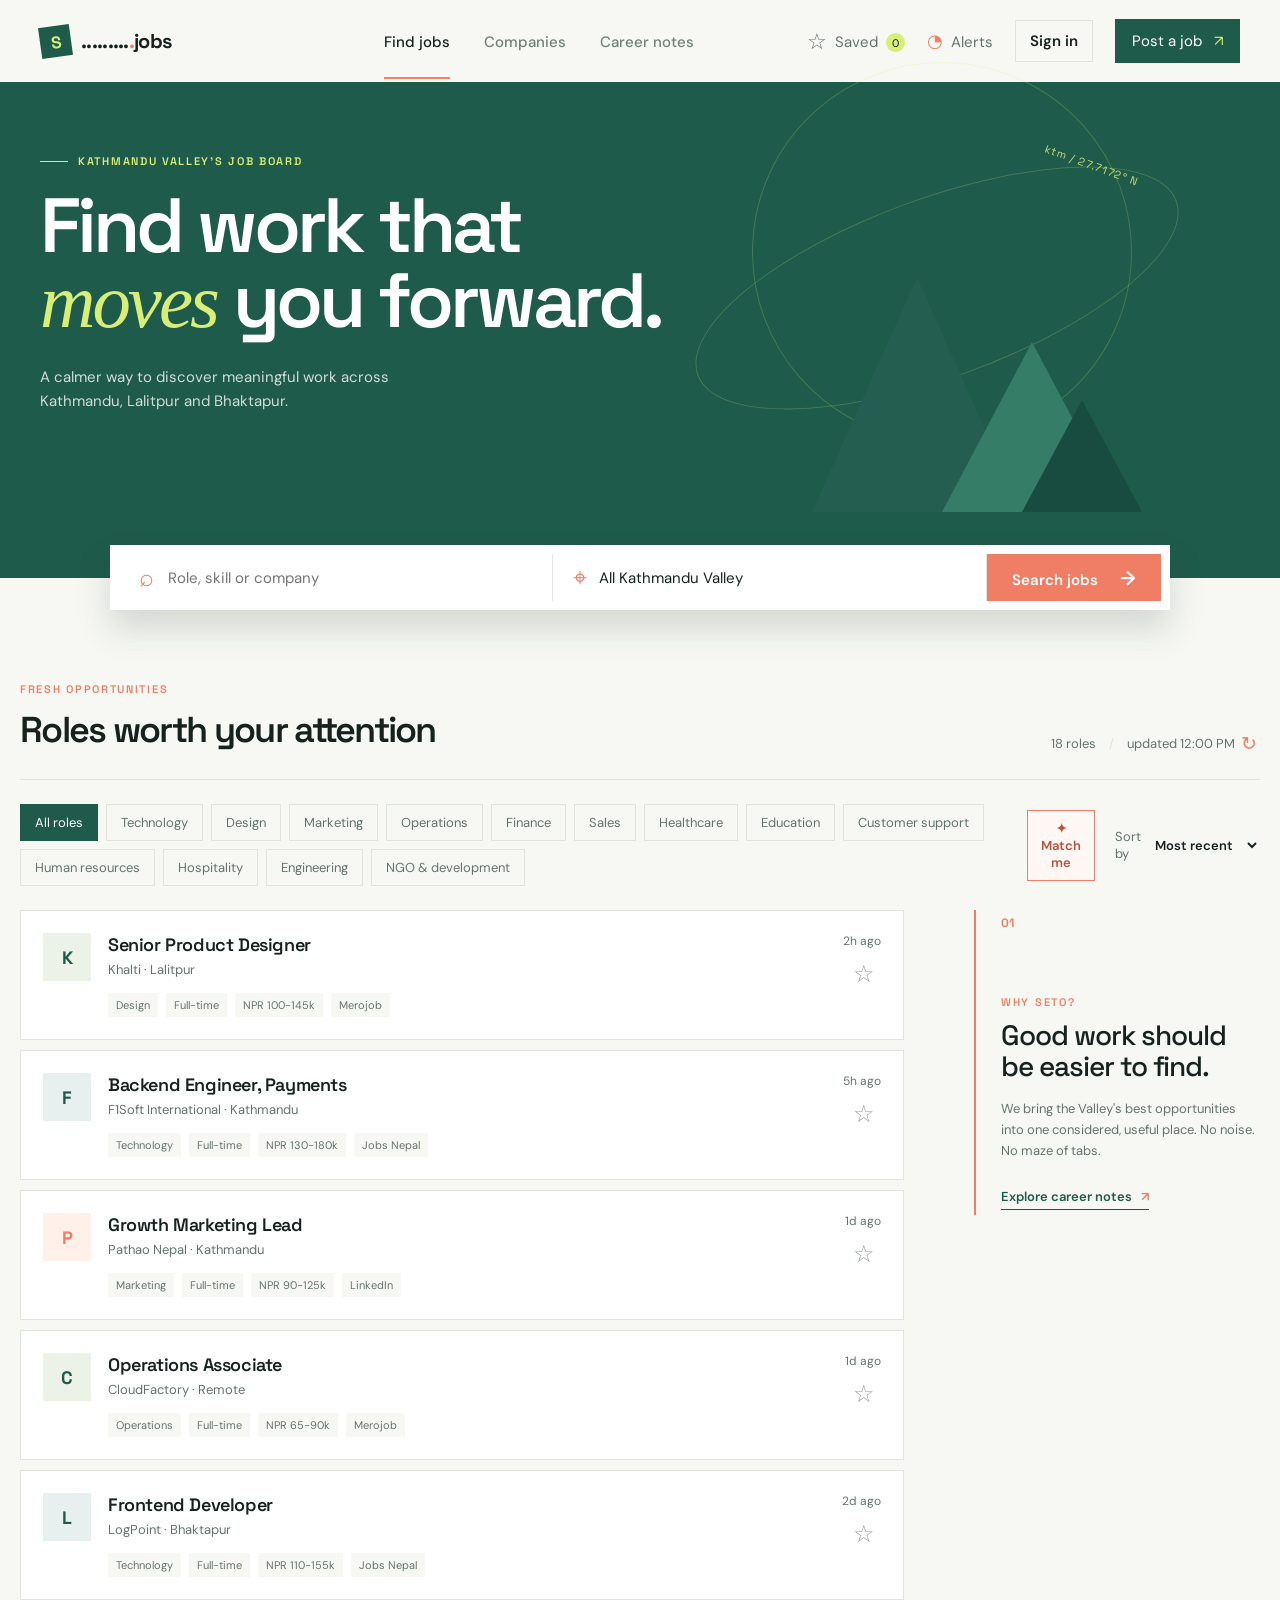
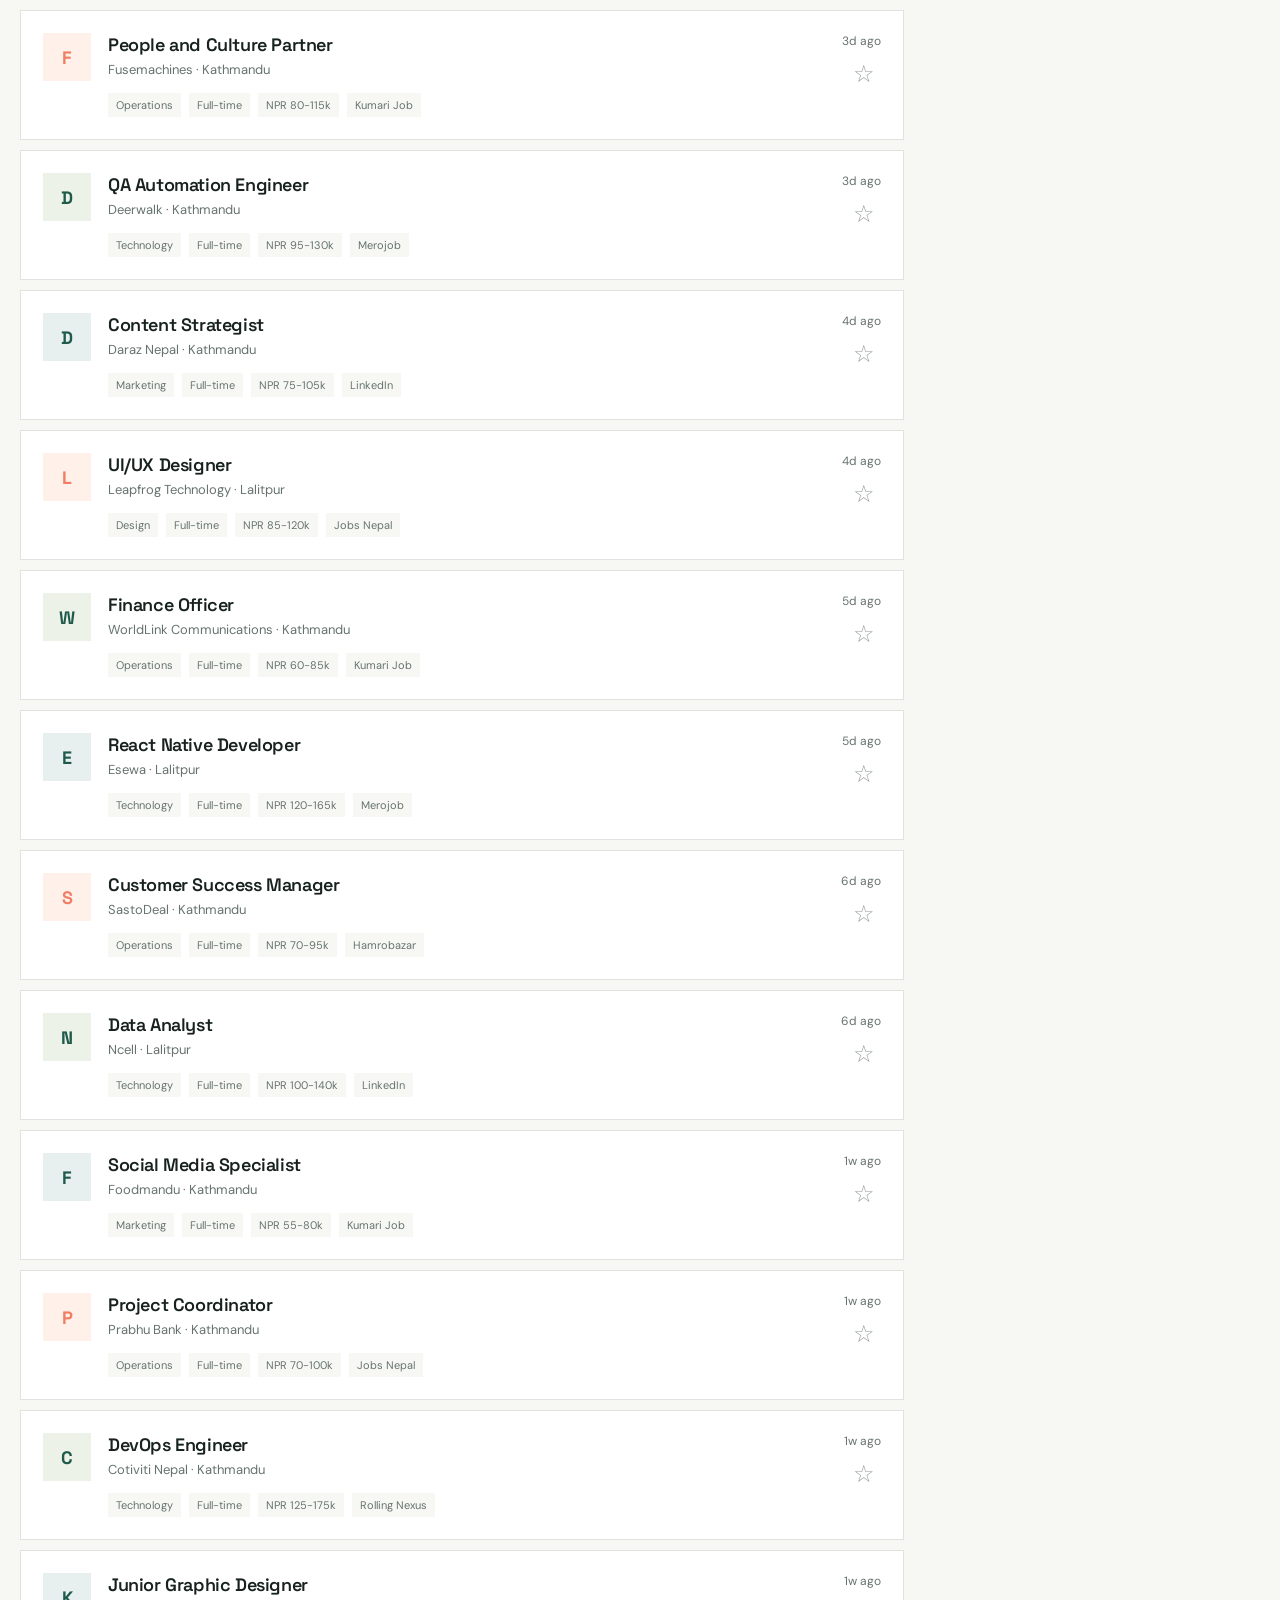
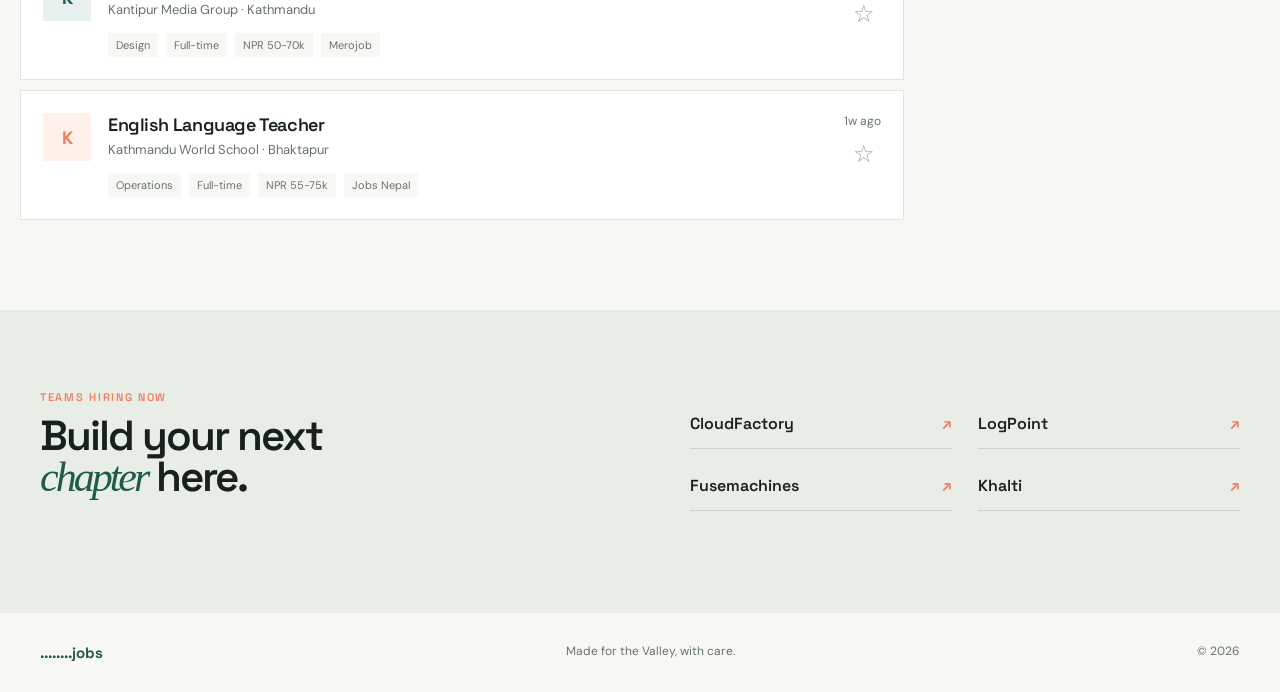
==== index.html @ 364245ad "edit j ob portal" ====
<!doctype html>
<html lang="en">
<head>
  <meta charset="UTF-8">
  <meta name="viewport" content="width=device-width, initial-scale=1">
  <meta name="description" content="A focused job board for Kathmandu Valley careers.">
  <title>Jobs | Kathmandu careers, clearly found</title>
  <link rel="preconnect" href="https://fonts.googleapis.com">
  <link rel="preconnect" href="https://fonts.gstatic.com" crossorigin>
  <link href="https://fonts.googleapis.com/css2?family=DM+Sans:wght@400;500;600;700&family=Space+Grotesk:wght@500;600;700&display=swap" rel="stylesheet">
  <link rel="stylesheet" href="styles.css">
  <link rel="stylesheet" href="enhancements.css">
  <link rel="stylesheet" href="features.css">
</head>
<body>
  <div class="site-shell">
    <header class="topbar">
      <a class="brand" href="#top" aria-label="Jobs home">
        <span class="brand-mark">S</span>
        <span>.........<span class="brand-dot">.</span>jobs</span>
      </a>
      <nav class="main-nav" aria-label="Primary navigation">
        <a class="active" href="#jobs">Find jobs</a>
        <a href="#companies">Companies</a>
        <a href="#resources">Career notes</a>
      </nav>
      <div class="header-actions">
        <button class="saved-link" id="savedToggle" type="button"><span class="bookmark-icon">☆</span> Saved <span class="saved-count" id="savedCount">0</span></button>
        <button class="utility-button" id="alertsButton" type="button"><span>◔</span> Alerts</button>
        <button class="account-button" id="accountButton" type="button">Sign in</button>
        <button class="post-button" type="button" id="postJobButton">Post a job <span>↗</span></button>
      </div>
    </header>

    <main id="top">
      <section class="hero" aria-labelledby="hero-title">
        <div class="hero-copy">
          <p class="eyebrow"><span class="eyebrow-line"></span> Kathmandu Valley's job board</p>
          <h1 id="hero-title">Find work that<br><em>moves</em> you forward.</h1>
          <p class="hero-description">A calmer way to discover meaningful work across Kathmandu, Lalitpur and Bhaktapur.</p>
        </div>
        <div class="hero-orbit" aria-hidden="true">
          <div class="orbit-ring ring-one"></div>
          <div class="orbit-ring ring-two"></div>
          <div class="peak peak-one"></div>
          <div class="peak peak-two"></div>
          <div class="peak peak-three"></div>
          <span class="orbit-label">ktm / 27.7172° N</span>
        </div>
        <form class="search-panel" id="searchForm">
          <label class="search-field search-keyword"><span class="field-icon">⌕</span><span class="visually-hidden">Search roles or companies</span><input id="keywordInput" type="search" placeholder="Role, skill or company" autocomplete="off"></label>
          <label class="search-field"><span class="field-icon">⌖</span><span class="visually-hidden">Choose a location</span><select id="locationSelect"><option value="">All Kathmandu Valley</option><option value="Kathmandu">Kathmandu</option><option value="Lalitpur">Lalitpur</option><option value="Bhaktapur">Bhaktapur</option><option value="Remote">Remote</option></select></label>
          <button class="search-button" type="submit">Search jobs <span>→</span></button>
        </form>
      </section>

      <section class="content-section" id="jobs" aria-labelledby="jobs-title">
        <div class="section-heading">
          <div><p class="eyebrow muted">Fresh opportunities</p><h2 id="jobs-title">Roles worth your attention</h2></div>
          <div class="result-meta"><span id="resultCount">0</span> roles <span class="meta-divider">/</span> <span id="refreshStatus">Loading listings...</span> <button class="refresh-button" id="refreshButton" type="button" aria-label="Refresh job listings" title="Refresh job listings">↻</button></div>
        </div>
        <div class="toolbar">
          <div class="filter-pills" role="group" aria-label="Filter by category">
            <button class="filter-pill active" data-category="All" type="button">All roles</button>
            <button class="filter-pill" data-category="Technology" type="button">Technology</button>
            <button class="filter-pill" data-category="Design" type="button">Design</button>
            <button class="filter-pill" data-category="Marketing" type="button">Marketing</button>
            <button class="filter-pill" data-category="Operations" type="button">Operations</button>
            <button class="filter-pill" data-category="Finance" type="button">Finance</button>
            <button class="filter-pill" data-category="Sales" type="button">Sales</button>
            <button class="filter-pill" data-category="Healthcare" type="button">Healthcare</button>
            <button class="filter-pill" data-category="Education" type="button">Education</button>
            <button class="filter-pill" data-category="Customer Support" type="button">Customer support</button>
            <button class="filter-pill" data-category="Human Resources" type="button">Human resources</button>
            <button class="filter-pill" data-category="Hospitality" type="button">Hospitality</button>
            <button class="filter-pill" data-category="Engineering" type="button">Engineering</button>
            <button class="filter-pill" data-category="NGO & Development" type="button">NGO & development</button>
          </div>
          <div class="toolbar-actions"><button class="match-button" id="matchButton" type="button">✦ Match me</button><label class="sort-control"><span>Sort by</span><select id="sortSelect"><option value="recent">Most recent</option><option value="salary">Highest salary</option><option value="match">Best match</option></select></label></div>
        </div>
        <div class="jobs-layout">
          <div class="jobs-list" id="jobsList" aria-live="polite"></div>
          <aside class="side-note" id="companies">
            <div class="note-number">01</div>
            <p class="eyebrow muted">Why Seto?</p>
            <h3>Good work should be easier to find.</h3>
            <p>We bring the Valley's best opportunities into one considered, useful place. No noise. No maze of tabs.</p>
            <a href="#resources" class="text-link">Explore career notes <span>↗</span></a>
          </aside>
        </div>
      </section>

      <section class="companies-band" aria-labelledby="companies-title">
        <div class="companies-intro"><p class="eyebrow muted">Teams hiring now</p><h2 id="companies-title">Build your next<br><em>chapter</em> here.</h2></div>
        <div class="company-grid"><div class="company-name">CloudFactory <span>↗</span></div><div class="company-name">LogPoint <span>↗</span></div><div class="company-name">Fusemachines <span>↗</span></div><div class="company-name">Khalti <span>↗</span></div></div>
      </section>
    </main>

    <footer id="resources"><span>........jobs</span><span>Made for the Valley, with care.</span><span>© 2026</span></footer>
  </div>
  <div class="modal-backdrop" id="modalBackdrop" hidden><article class="job-modal" role="dialog" aria-modal="true" aria-labelledby="modalTitle"><button class="modal-close" id="modalClose" type="button" aria-label="Close job details">×</button><div id="modalContent"></div></article></div>
  <div class="modal-backdrop" id="accountBackdrop" hidden><article class="job-modal feature-modal" role="dialog" aria-modal="true" aria-labelledby="accountTitle"><button class="modal-close" data-close-feature type="button" aria-label="Close account dialog">×</button><div class="feature-kicker">Your Seto profile</div><h2 id="accountTitle">Get better matches.</h2><p class="feature-lead">Save roles, receive alerts and let Seto explain why a job fits your direction.</p><form id="accountForm" class="feature-form"><label>Name<input id="profileName" required placeholder="Your name"></label><label>Email<input id="profileEmail" type="email" required placeholder="you@example.com"></label><label>Skills and interests<input id="profileSkills" required placeholder="e.g. React, finance, teaching"></label><label>Experience level<select id="profileExperience"><option>Entry level</option><option>Mid level</option><option>Senior</option><option>Leadership</option></select></label><button class="apply-button" type="submit">Create profile <span>→</span></button></form><p class="privacy-note">Demo mode stores this profile only in this browser.</p></article></div>
  <div class="modal-backdrop" id="alertsBackdrop" hidden><article class="job-modal feature-modal" role="dialog" aria-modal="true" aria-labelledby="alertsTitle"><button class="modal-close" data-close-feature type="button" aria-label="Close alerts dialog">×</button><div class="feature-kicker">Job alerts</div><h2 id="alertsTitle">Let good roles find you.</h2><p class="feature-lead">Choose what matters and we will prepare your alert preferences for the future email service.</p><form id="alertsForm" class="feature-form"><label>Alert email<input id="alertEmail" type="email" required placeholder="you@example.com"></label><label>What are you looking for?<input id="alertKeywords" required placeholder="e.g. product, software, NGO"></label><label>Preferred location<select id="alertLocation"><option>All Kathmandu Valley</option><option>Kathmandu</option><option>Lalitpur</option><option>Bhaktapur</option><option>Remote</option></select></label><label>Frequency<select id="alertFrequency"><option>Every 12 hours</option><option>Daily</option><option>Weekly</option></select></label><button class="apply-button" type="submit">Save alert <span>→</span></button></form><p class="privacy-note" id="alertStatus">Email delivery will be connected to the ASP.NET notification service.</p></article></div>
  <script src="app.js"></script>
</body>
</html>
---- styles.css ----
:root{--ink:#17221f;--muted:#66736d;--paper:#f7f8f4;--line:#dfe5de;--green:#1f5b4b;--lime:#d8ee76;--coral:#f07e65;--white:#fff;--serif:Georgia,'Times New Roman',serif;--sans:'DM Sans',sans-serif;--display:'Space Grotesk',sans-serif}*{box-sizing:border-box}html{scroll-behavior:smooth}body{margin:0;background:var(--paper);color:var(--ink);font-family:var(--sans);font-size:15px}button,input,select{font:inherit}button,a{color:inherit}button{cursor:pointer}a{text-decoration:none}.site-shell{overflow:hidden}.topbar{height:82px;display:flex;align-items:center;justify-content:space-between;max-width:1320px;margin:auto;padding:0 40px}.brand{display:flex;align-items:center;gap:10px;font:700 20px var(--display);letter-spacing:-.7px}.brand-mark{width:31px;height:31px;display:grid;place-items:center;background:var(--green);color:var(--lime);font:700 17px var(--display);transform:rotate(-8deg)}.brand-dot{color:var(--coral)}.main-nav{display:flex;gap:34px;margin-left:100px;color:#738078;font-weight:500}.main-nav a{padding:29px 0 25px;border-bottom:2px solid transparent}.main-nav a.active,.main-nav a:hover{color:var(--ink);border-color:var(--coral)}.header-actions{display:flex;align-items:center;gap:22px}.saved-link{border:0;background:transparent;color:var(--muted);padding:10px 0}.bookmark-icon{font-size:22px;vertical-align:-2px;margin-right:4px}.saved-count{display:inline-grid;place-items:center;min-width:19px;height:19px;margin-left:4px;background:var(--lime);border-radius:50%;font-size:11px;color:var(--ink)}.post-button{background:var(--green);border:0;color:white;padding:12px 17px}.post-button span{color:var(--lime);margin-left:8px}.hero{position:relative;background:var(--green);min-height:496px;padding:72px max(40px,calc((100% - 1240px)/2));color:white}.hero-copy{position:relative;z-index:1;max-width:660px}.eyebrow{display:flex;align-items:center;gap:10px;color:var(--lime);font:600 11px var(--display);text-transform:uppercase;letter-spacing:1.7px;margin:0 0 20px}.eyebrow-line{height:1px;width:28px;background:var(--lime)}h1,h2,h3,p{margin-top:0}h1{font:600 clamp(48px,6vw,84px)/.98 var(--display);letter-spacing:-4px;margin-bottom:25px}h1 em,h2 em{font-family:var(--serif);font-weight:400;letter-spacing:-3px;color:var(--lime)}.hero-description{max-width:390px;line-height:1.65;color:#d0ddd5}.hero-orbit{position:absolute;right:10%;top:0;width:440px;height:430px;opacity:.9}.orbit-ring{position:absolute;border:1px solid rgba(216,238,118,.23);border-radius:50%;transform:rotate(-20deg)}.ring-one{width:510px;height:180px;top:116px;left:-30px}.ring-two{width:380px;height:380px;top:-20px;left:40px}.peak{position:absolute;bottom:0;border-style:solid;border-width:0 70px 180px;border-color:transparent transparent #2b7560}.peak-one{left:100px;border-width:0 105px 235px;border-bottom-color:#245f51}.peak-two{left:230px;border-width:0 90px 170px;border-bottom-color:#38816a}.peak-three{left:310px;border-width:0 60px 112px;border-bottom-color:#194b40}.orbit-label{position:absolute;right:11px;top:76px;color:var(--lime);font:11px var(--display);letter-spacing:1px;transform:rotate(20deg)}.search-panel{position:absolute;z-index:2;bottom:-32px;left:50%;transform:translateX(-50%);width:min(1060px,calc(100% - 80px));display:flex;align-items:center;background:var(--white);padding:9px;box-shadow:0 18px 35px rgba(16,43,34,.16)}.search-field{display:flex;align-items:center;gap:12px;flex:1;padding:0 20px;color:var(--muted);border-right:1px solid var(--line);height:47px}.search-field input,.search-field select{width:100%;border:0;outline:0;background:transparent;color:var(--ink);appearance:none}.search-field select{background-image:linear-gradient(45deg,transparent 50%,#789 50%),linear-gradient(135deg,#789 50%,transparent 50%);background-position:calc(100% - 14px) 20px,calc(100% - 9px) 20px;background-size:5px 5px;background-repeat:no-repeat;padding-right:20px}.field-icon{color:var(--coral);font-size:25px}.search-button{height:47px;border:0;background:var(--coral);color:white;padding:0 25px;font-weight:600;white-space:nowrap}.search-button span{font-size:20px;margin-left:18px}.content-section{max-width:1240px;margin:0 auto;padding:104px 0 90px}.section-heading{display:flex;align-items:flex-end;justify-content:space-between;border-bottom:1px solid var(--line);padding-bottom:26px}.eyebrow.muted{color:var(--coral);margin-bottom:11px}.section-heading h2{font:600 36px var(--display);letter-spacing:-1.7px;margin:0}.result-meta{color:var(--muted);font-size:13px}.meta-divider{margin:0 10px;color:var(--line)}.toolbar{display:flex;justify-content:space-between;align-items:center;padding:24px 0}.filter-pills{display:flex;gap:8px;flex-wrap:wrap}.filter-pill{border:1px solid var(--line);background:transparent;color:var(--muted);padding:9px 14px;font-size:13px}.filter-pill.active,.filter-pill:hover{background:var(--green);color:white;border-color:var(--green)}.sort-control{display:flex;gap:10px;align-items:center;color:var(--muted);font-size:13px}.sort-control select{border:0;background:transparent;color:var(--ink);font-weight:600;outline:0}.jobs-layout{display:grid;grid-template-columns:minmax(0,1fr) 286px;gap:70px}.jobs-list{display:grid;gap:10px}.job-card{display:grid;grid-template-columns:48px 1fr auto;gap:17px;align-items:start;border:1px solid var(--line);padding:22px;background:white;transition:transform .2s,box-shadow .2s}.job-card:hover{transform:translateY(-2px);box-shadow:0 9px 20px rgba(23,34,31,.08)}.company-logo{width:48px;height:48px;display:grid;place-items:center;background:#edf2e9;color:var(--green);font:700 18px var(--display)}.job-card:nth-child(3n) .company-logo{background:#fff0e9;color:var(--coral)}.job-card:nth-child(3n+2) .company-logo{background:#e8f0ef}.job-title{font:600 18px var(--display);letter-spacing:-.4px;margin:0 0 5px}.job-company{color:var(--muted);font-size:13px}.job-tags{display:flex;gap:8px;margin-top:15px;flex-wrap:wrap}.job-tag{color:var(--muted);font-size:11px;background:var(--paper);padding:5px 8px}.job-time{text-align:right;color:var(--muted);font-size:12px;white-space:nowrap}.job-save{border:0;background:transparent;font-size:24px;color:#9aa69f;line-height:1;margin-top:12px}.job-save.saved{color:var(--coral)}.side-note{border-left:2px solid var(--coral);padding:5px 0 5px 25px;align-self:start}.note-number{font:700 12px var(--display);color:var(--coral);margin-bottom:64px}.side-note h3{font:500 28px/1.1 var(--display);letter-spacing:-1px;margin-bottom:16px}.side-note p:not(.eyebrow){color:var(--muted);line-height:1.65;font-size:13px}.text-link{display:inline-block;margin-top:13px;color:var(--green);font-weight:600;font-size:13px;border-bottom:1px solid var(--green);padding-bottom:4px}.text-link span{color:var(--coral);margin-left:6px}.companies-band{background:#e8eee5;display:grid;grid-template-columns:1fr 1fr;gap:100px;padding:80px max(40px,calc((100% - 1240px)/2))}.companies-band h2{font:600 42px/.98 var(--display);letter-spacing:-2px}.companies-band h2 em{color:var(--green)}.company-grid{display:grid;grid-template-columns:1fr 1fr;align-content:center;gap:26px}.company-name{font:600 16px var(--display);border-bottom:1px solid #cad6cb;padding-bottom:14px}.company-name span{float:right;color:var(--coral)}footer{display:flex;justify-content:space-between;padding:30px max(40px,calc((100% - 1240px)/2));color:var(--muted);font-size:12px}footer span:first-child{color:var(--green);font:700 15px var(--display)}.modal-backdrop{position:fixed;inset:0;z-index:5;background:rgba(12,35,29,.48);display:grid;place-items:center;padding:20px}.modal-backdrop[hidden]{display:none}.job-modal{position:relative;background:var(--white);width:min(620px,100%);padding:40px;box-shadow:0 24px 60px rgba(0,0,0,.2)}.modal-close{position:absolute;right:17px;top:10px;background:transparent;border:0;font-size:28px;color:var(--muted)}.modal-kicker{color:var(--coral);font:600 11px var(--display);text-transform:uppercase;letter-spacing:1px}.job-modal h2{font:600 34px var(--display);letter-spacing:-1.5px;margin:12px 0 7px}.modal-company{color:var(--muted);margin-bottom:28px}.modal-copy{line-height:1.7;color:var(--muted)}.modal-footer{display:flex;justify-content:space-between;align-items:center;border-top:1px solid var(--line);margin-top:30px;padding-top:20px}.apply-button{background:var(--green);color:white;border:0;padding:12px 18px;font-weight:600}.empty-state{padding:50px 20px;text-align:center;border:1px dashed var(--line);color:var(--muted)}.visually-hidden{position:absolute;width:1px;height:1px;padding:0;margin:-1px;overflow:hidden;clip:rect(0,0,0,0);white-space:nowrap;border:0}@media(max-width:800px){.topbar{height:70px;padding:0 20px}.main-nav{display:none}.header-actions{gap:12px}.saved-link{font-size:0}.saved-link .bookmark-icon{font-size:23px}.post-button{padding:10px 12px;font-size:12px}.hero{padding:56px 20px 120px;min-height:560px}.hero-orbit{right:-145px;top:210px;opacity:.7;transform:scale(.72)}h1{font-size:53px;letter-spacing:-2.6px}.search-panel{bottom:24px;width:calc(100% - 40px);display:grid;grid-template-columns:1fr 1fr}.search-field{padding:0 10px}.search-keyword{grid-column:1/-1;border-right:0;border-bottom:1px solid var(--line)}.search-button{grid-column:1/-1;margin-top:8px}.content-section{padding:65px 20px}.section-heading{display:block}.result-meta{margin-top:14px}.toolbar{display:block;padding:20px 0}.sort-control{margin-top:15px}.jobs-layout{display:block}.side-note{display:none}.job-card{grid-template-columns:40px 1fr auto;padding:16px 13px;gap:12px}.company-logo{width:40px;height:40px}.job-title{font-size:15px}.job-time{font-size:11px}.job-save{font-size:21px}.companies-band{display:block;padding:55px 20px}.company-grid{margin-top:35px;gap:20px}.company-name{font-size:13px}footer{padding:24px 20px;gap:10px;flex-wrap:wrap}footer span:nth-child(2){order:3;width:100%}.job-modal{padding:30px 23px}.job-modal h2{font-size:28px}}
---- enhancements.css ----
.refresh-button{border:0;background:transparent;color:var(--coral);font-size:19px;line-height:1;padding:0 3px;vertical-align:-2px}.refresh-button:hover{transform:rotate(20deg)}.refresh-button:disabled{opacity:.45;cursor:wait}.apply-button{display:inline-block;text-decoration:none}
---- features.css ----
.utility-button,.account-button{border:0;background:transparent;color:var(--muted);padding:10px 0;white-space:nowrap}.utility-button span{color:var(--coral);font-size:18px;margin-right:4px}.account-button{border:1px solid var(--line);padding:10px 14px;color:var(--ink);font-weight:600}.toolbar-actions{display:flex;align-items:center;gap:20px}.match-button{border:1px solid var(--coral);background:#fff7f3;color:#b75340;padding:9px 13px;font-size:13px;font-weight:600}.match-button.active{background:var(--coral);color:#fff}.match-score{display:inline-block;background:var(--lime);color:var(--green);padding:4px 7px;font-size:10px;font-weight:700;margin-bottom:7px}.feature-modal{max-height:90vh;overflow:auto}.feature-kicker{color:var(--coral);font:600 11px var(--display);letter-spacing:1.4px;text-transform:uppercase}.feature-lead{color:var(--muted);line-height:1.6}.feature-form{display:grid;gap:15px;margin-top:24px}.feature-form label{display:grid;gap:7px;color:var(--muted);font-size:12px;font-weight:600}.feature-form input,.feature-form select{border:1px solid var(--line);background:var(--paper);padding:12px;color:var(--ink);outline-color:var(--coral)}.feature-form .apply-button{justify-self:start;cursor:pointer}.privacy-note{color:var(--muted);font-size:11px;margin:18px 0 0}.privacy-note.success{color:var(--green);font-weight:600}@media(max-width:800px){.utility-button{font-size:0}.utility-button span{font-size:21px}.account-button{font-size:12px;padding:9px}.toolbar-actions{justify-content:space-between;margin-top:15px}.toolbar-actions .sort-control{margin-top:0}.header-actions{gap:9px}.feature-modal{padding:30px 20px}}
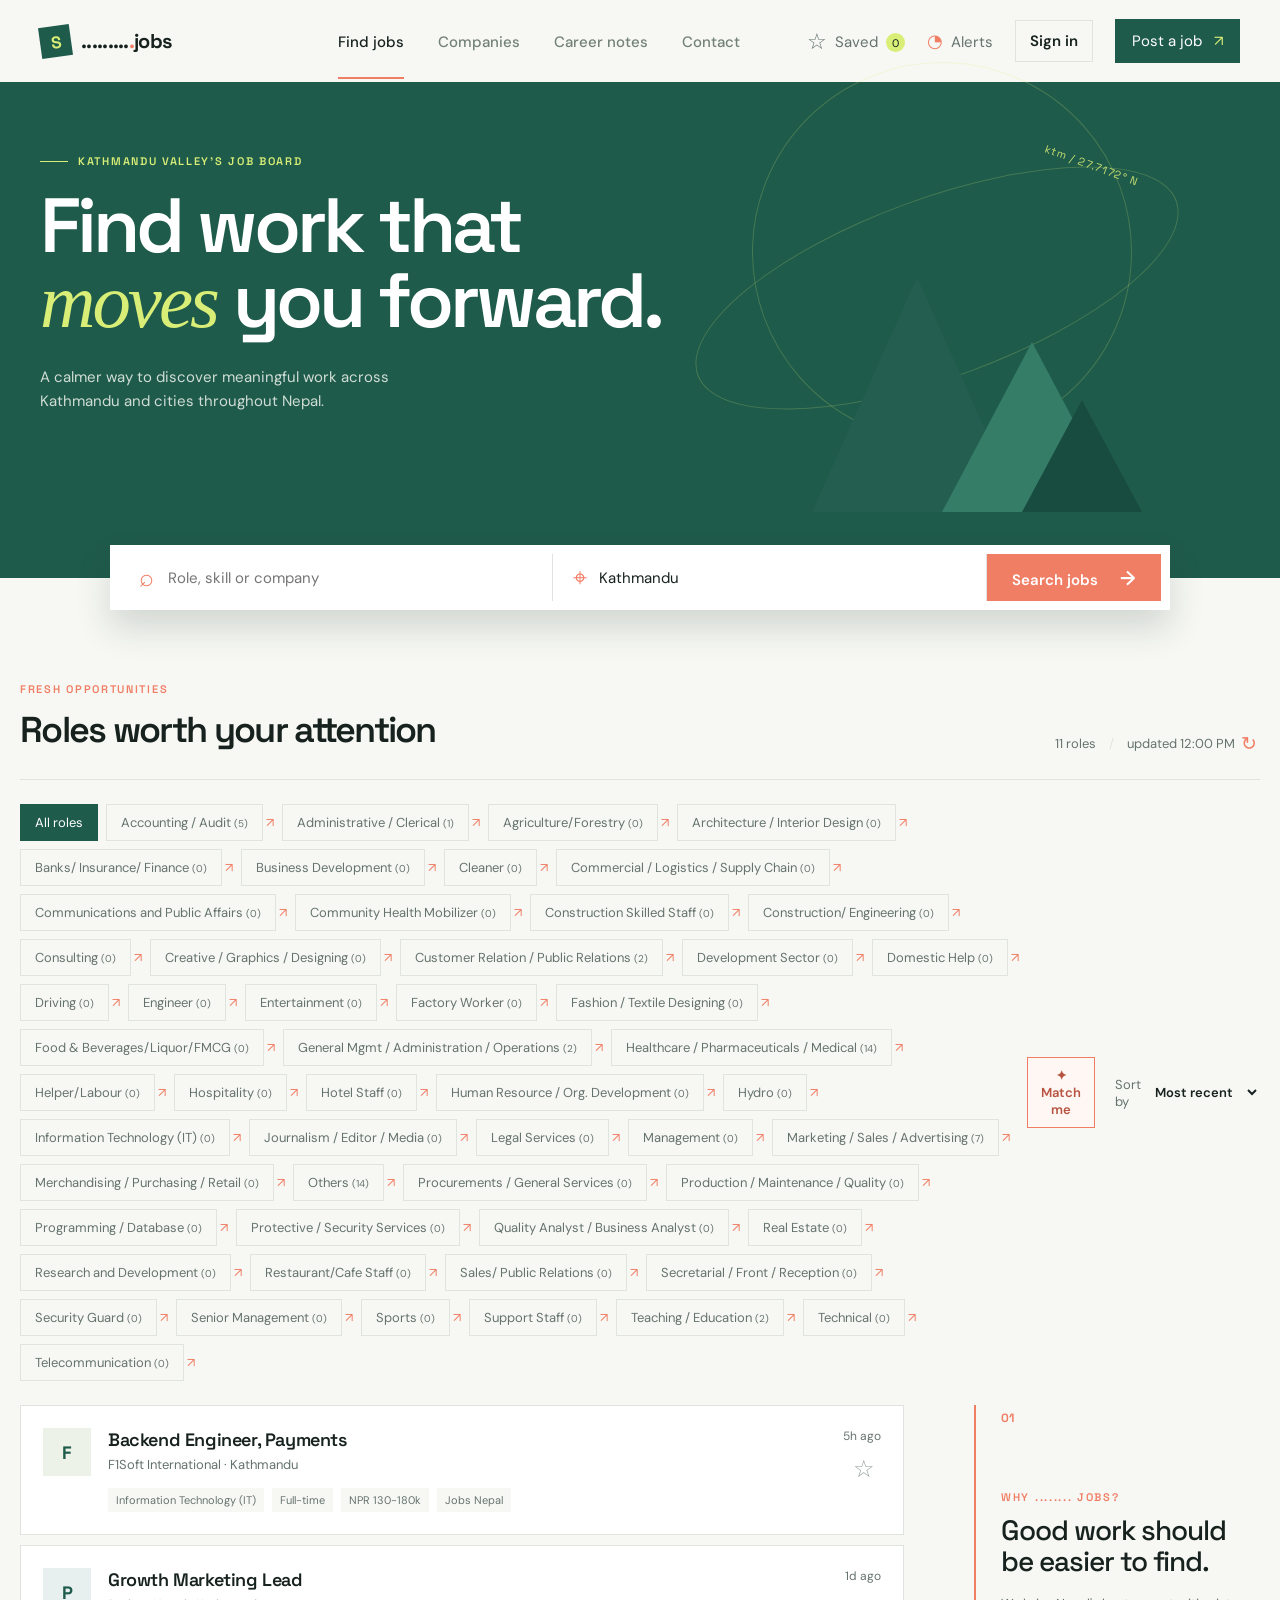
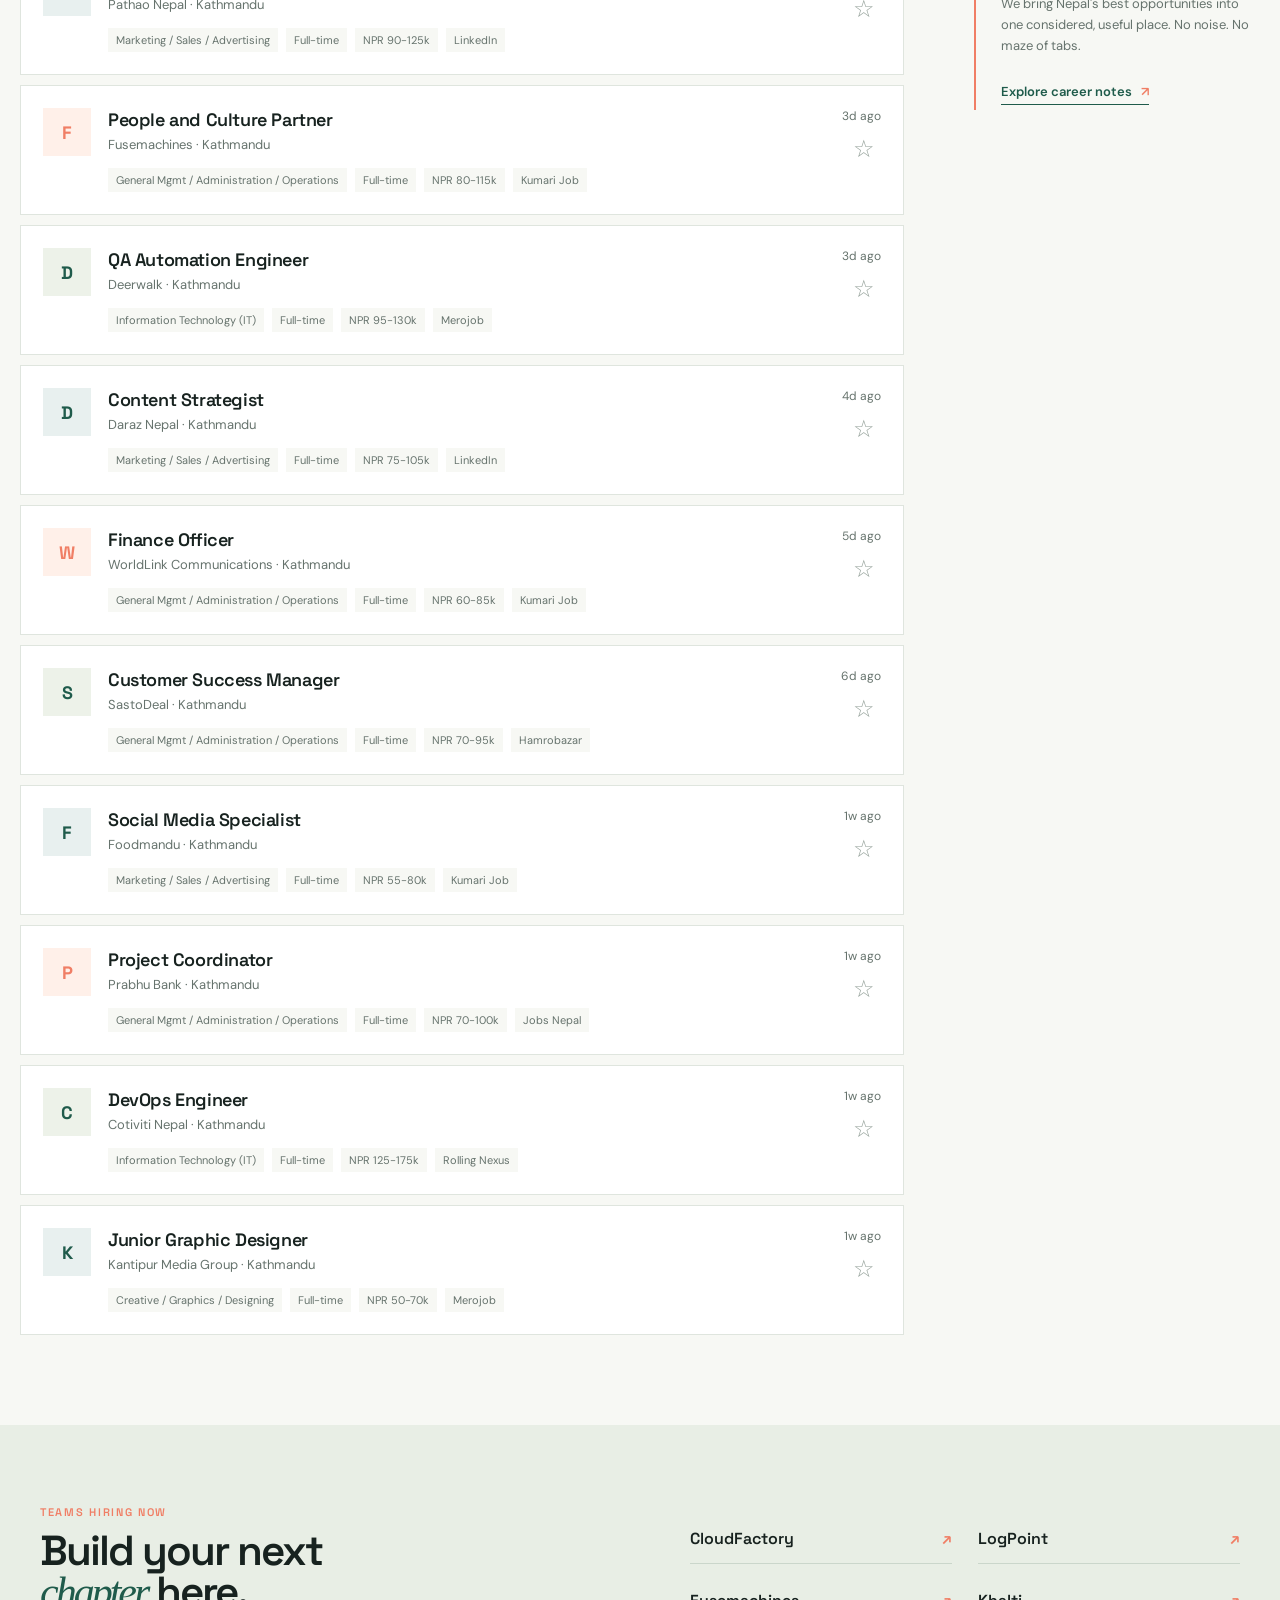
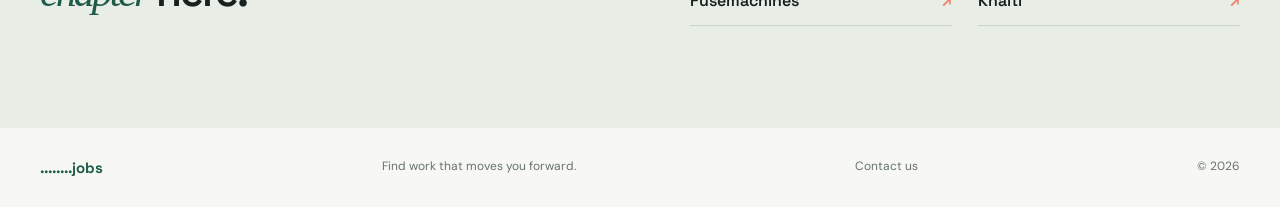
==== commit dea9a892: "edit places and quotes" ====
--- a/index.html
+++ b/index.html
@@ -23,6 +23,7 @@
         <a class="active" href="#jobs">Find jobs</a>
         <a href="#companies">Companies</a>
         <a href="#resources">Career notes</a>
+        <a href="contact.html">Contact</a>
       </nav>
       <div class="header-actions">
         <button class="saved-link" id="savedToggle" type="button"><span class="bookmark-icon">☆</span> Saved <span class="saved-count" id="savedCount">0</span></button>
@@ -37,7 +38,7 @@
         <div class="hero-copy">
           <p class="eyebrow"><span class="eyebrow-line"></span> Kathmandu Valley's job board</p>
           <h1 id="hero-title">Find work that<br><em>moves</em> you forward.</h1>
-          <p class="hero-description">A calmer way to discover meaningful work across Kathmandu, Lalitpur and Bhaktapur.</p>
+          <p class="hero-description">A calmer way to discover meaningful work across Kathmandu and cities throughout Nepal.</p>
         </div>
         <div class="hero-orbit" aria-hidden="true">
           <div class="orbit-ring ring-one"></div>
@@ -49,7 +50,7 @@
         </div>
         <form class="search-panel" id="searchForm">
           <label class="search-field search-keyword"><span class="field-icon">⌕</span><span class="visually-hidden">Search roles or companies</span><input id="keywordInput" type="search" placeholder="Role, skill or company" autocomplete="off"></label>
-          <label class="search-field"><span class="field-icon">⌖</span><span class="visually-hidden">Choose a location</span><select id="locationSelect"><option value="">All Kathmandu Valley</option><option value="Kathmandu">Kathmandu</option><option value="Lalitpur">Lalitpur</option><option value="Bhaktapur">Bhaktapur</option><option value="Remote">Remote</option></select></label>
+          <label class="search-field"><span class="field-icon">⌖</span><span class="visually-hidden">Choose a location</span><select id="locationSelect"><option value="Kathmandu">Kathmandu</option><option value="">All Nepal</option><option value="Lalitpur">Lalitpur</option><option value="Bhaktapur">Bhaktapur</option><option value="Pokhara">Pokhara</option><option value="Biratnagar">Biratnagar</option><option value="Bharatpur">Bharatpur</option><option value="Butwal">Butwal</option><option value="Dharan">Dharan</option><option value="Nepalgunj">Nepalgunj</option><option value="Hetauda">Hetauda</option><option value="Janakpur">Janakpur</option><option value="Dhangadhi">Dhangadhi</option><option value="Remote">Remote</option></select></label>
           <button class="search-button" type="submit">Search jobs <span>→</span></button>
         </form>
       </section>
@@ -60,31 +61,16 @@
           <div class="result-meta"><span id="resultCount">0</span> roles <span class="meta-divider">/</span> <span id="refreshStatus">Loading listings...</span> <button class="refresh-button" id="refreshButton" type="button" aria-label="Refresh job listings" title="Refresh job listings">↻</button></div>
         </div>
         <div class="toolbar">
-          <div class="filter-pills" role="group" aria-label="Filter by category">
-            <button class="filter-pill active" data-category="All" type="button">All roles</button>
-            <button class="filter-pill" data-category="Technology" type="button">Technology</button>
-            <button class="filter-pill" data-category="Design" type="button">Design</button>
-            <button class="filter-pill" data-category="Marketing" type="button">Marketing</button>
-            <button class="filter-pill" data-category="Operations" type="button">Operations</button>
-            <button class="filter-pill" data-category="Finance" type="button">Finance</button>
-            <button class="filter-pill" data-category="Sales" type="button">Sales</button>
-            <button class="filter-pill" data-category="Healthcare" type="button">Healthcare</button>
-            <button class="filter-pill" data-category="Education" type="button">Education</button>
-            <button class="filter-pill" data-category="Customer Support" type="button">Customer support</button>
-            <button class="filter-pill" data-category="Human Resources" type="button">Human resources</button>
-            <button class="filter-pill" data-category="Hospitality" type="button">Hospitality</button>
-            <button class="filter-pill" data-category="Engineering" type="button">Engineering</button>
-            <button class="filter-pill" data-category="NGO & Development" type="button">NGO & development</button>
-          </div>
+          <div class="filter-pills" id="categoryFilters" role="group" aria-label="Filter by category"></div>
           <div class="toolbar-actions"><button class="match-button" id="matchButton" type="button">✦ Match me</button><label class="sort-control"><span>Sort by</span><select id="sortSelect"><option value="recent">Most recent</option><option value="salary">Highest salary</option><option value="match">Best match</option></select></label></div>
         </div>
         <div class="jobs-layout">
           <div class="jobs-list" id="jobsList" aria-live="polite"></div>
           <aside class="side-note" id="companies">
             <div class="note-number">01</div>
-            <p class="eyebrow muted">Why Seto?</p>
+            <p class="eyebrow muted">Why ........ jobs?</p>
             <h3>Good work should be easier to find.</h3>
-            <p>We bring the Valley's best opportunities into one considered, useful place. No noise. No maze of tabs.</p>
+            <p>We bring Nepal's best opportunities into one considered, useful place. No noise. No maze of tabs.</p>
             <a href="#resources" class="text-link">Explore career notes <span>↗</span></a>
           </aside>
         </div>
@@ -96,10 +82,10 @@
       </section>
     </main>
 
-    <footer id="resources"><span>........jobs</span><span>Made for the Valley, with care.</span><span>© 2026</span></footer>
+    <footer id="resources"><span>........jobs</span><span>Find work that moves you forward.</span><a href="contact.html">Contact us</a><span>© 2026</span></footer>
   </div>
   <div class="modal-backdrop" id="modalBackdrop" hidden><article class="job-modal" role="dialog" aria-modal="true" aria-labelledby="modalTitle"><button class="modal-close" id="modalClose" type="button" aria-label="Close job details">×</button><div id="modalContent"></div></article></div>
-  <div class="modal-backdrop" id="accountBackdrop" hidden><article class="job-modal feature-modal" role="dialog" aria-modal="true" aria-labelledby="accountTitle"><button class="modal-close" data-close-feature type="button" aria-label="Close account dialog">×</button><div class="feature-kicker">Your Seto profile</div><h2 id="accountTitle">Get better matches.</h2><p class="feature-lead">Save roles, receive alerts and let Seto explain why a job fits your direction.</p><form id="accountForm" class="feature-form"><label>Name<input id="profileName" required placeholder="Your name"></label><label>Email<input id="profileEmail" type="email" required placeholder="you@example.com"></label><label>Skills and interests<input id="profileSkills" required placeholder="e.g. React, finance, teaching"></label><label>Experience level<select id="profileExperience"><option>Entry level</option><option>Mid level</option><option>Senior</option><option>Leadership</option></select></label><button class="apply-button" type="submit">Create profile <span>→</span></button></form><p class="privacy-note">Demo mode stores this profile only in this browser.</p></article></div>
+  <div class="modal-backdrop" id="accountBackdrop" hidden><article class="job-modal feature-modal" role="dialog" aria-modal="true" aria-labelledby="accountTitle"><button class="modal-close" data-close-feature type="button" aria-label="Close account dialog">×</button><div class="feature-kicker">Your profile</div><h2 id="accountTitle">Get better matches.</h2><p class="feature-lead">Save roles, receive alerts and get a clear explanation of why a job fits your direction.</p><form id="accountForm" class="feature-form"><label>Name<input id="profileName" required placeholder="Your name"></label><label>Email<input id="profileEmail" type="email" required placeholder="you@example.com"></label><label>Skills and interests<input id="profileSkills" required placeholder="e.g. React, finance, teaching"></label><label>Experience level<select id="profileExperience"><option>Entry level</option><option>Mid level</option><option>Senior</option><option>Leadership</option></select></label><button class="apply-button" type="submit">Create profile <span>→</span></button></form><p class="privacy-note">Demo mode stores this profile only in this browser.</p></article></div>
   <div class="modal-backdrop" id="alertsBackdrop" hidden><article class="job-modal feature-modal" role="dialog" aria-modal="true" aria-labelledby="alertsTitle"><button class="modal-close" data-close-feature type="button" aria-label="Close alerts dialog">×</button><div class="feature-kicker">Job alerts</div><h2 id="alertsTitle">Let good roles find you.</h2><p class="feature-lead">Choose what matters and we will prepare your alert preferences for the future email service.</p><form id="alertsForm" class="feature-form"><label>Alert email<input id="alertEmail" type="email" required placeholder="you@example.com"></label><label>What are you looking for?<input id="alertKeywords" required placeholder="e.g. product, software, NGO"></label><label>Preferred location<select id="alertLocation"><option>All Kathmandu Valley</option><option>Kathmandu</option><option>Lalitpur</option><option>Bhaktapur</option><option>Remote</option></select></label><label>Frequency<select id="alertFrequency"><option>Every 12 hours</option><option>Daily</option><option>Weekly</option></select></label><button class="apply-button" type="submit">Save alert <span>→</span></button></form><p class="privacy-note" id="alertStatus">Email delivery will be connected to the ASP.NET notification service.</p></article></div>
   <script src="app.js"></script>
 </body>
--- a/enhancements.css
+++ b/enhancements.css
@@ -1 +1,2 @@
 .refresh-button{border:0;background:transparent;color:var(--coral);font-size:19px;line-height:1;padding:0 3px;vertical-align:-2px}.refresh-button:hover{transform:rotate(20deg)}.refresh-button:disabled{opacity:.45;cursor:wait}.apply-button{display:inline-block;text-decoration:none}
+.category-filter{display:inline-flex;align-items:center;gap:3px}.category-filter>a{color:var(--coral);font-size:13px}.filter-pill small{font-size:10px;color:var(--muted)}
